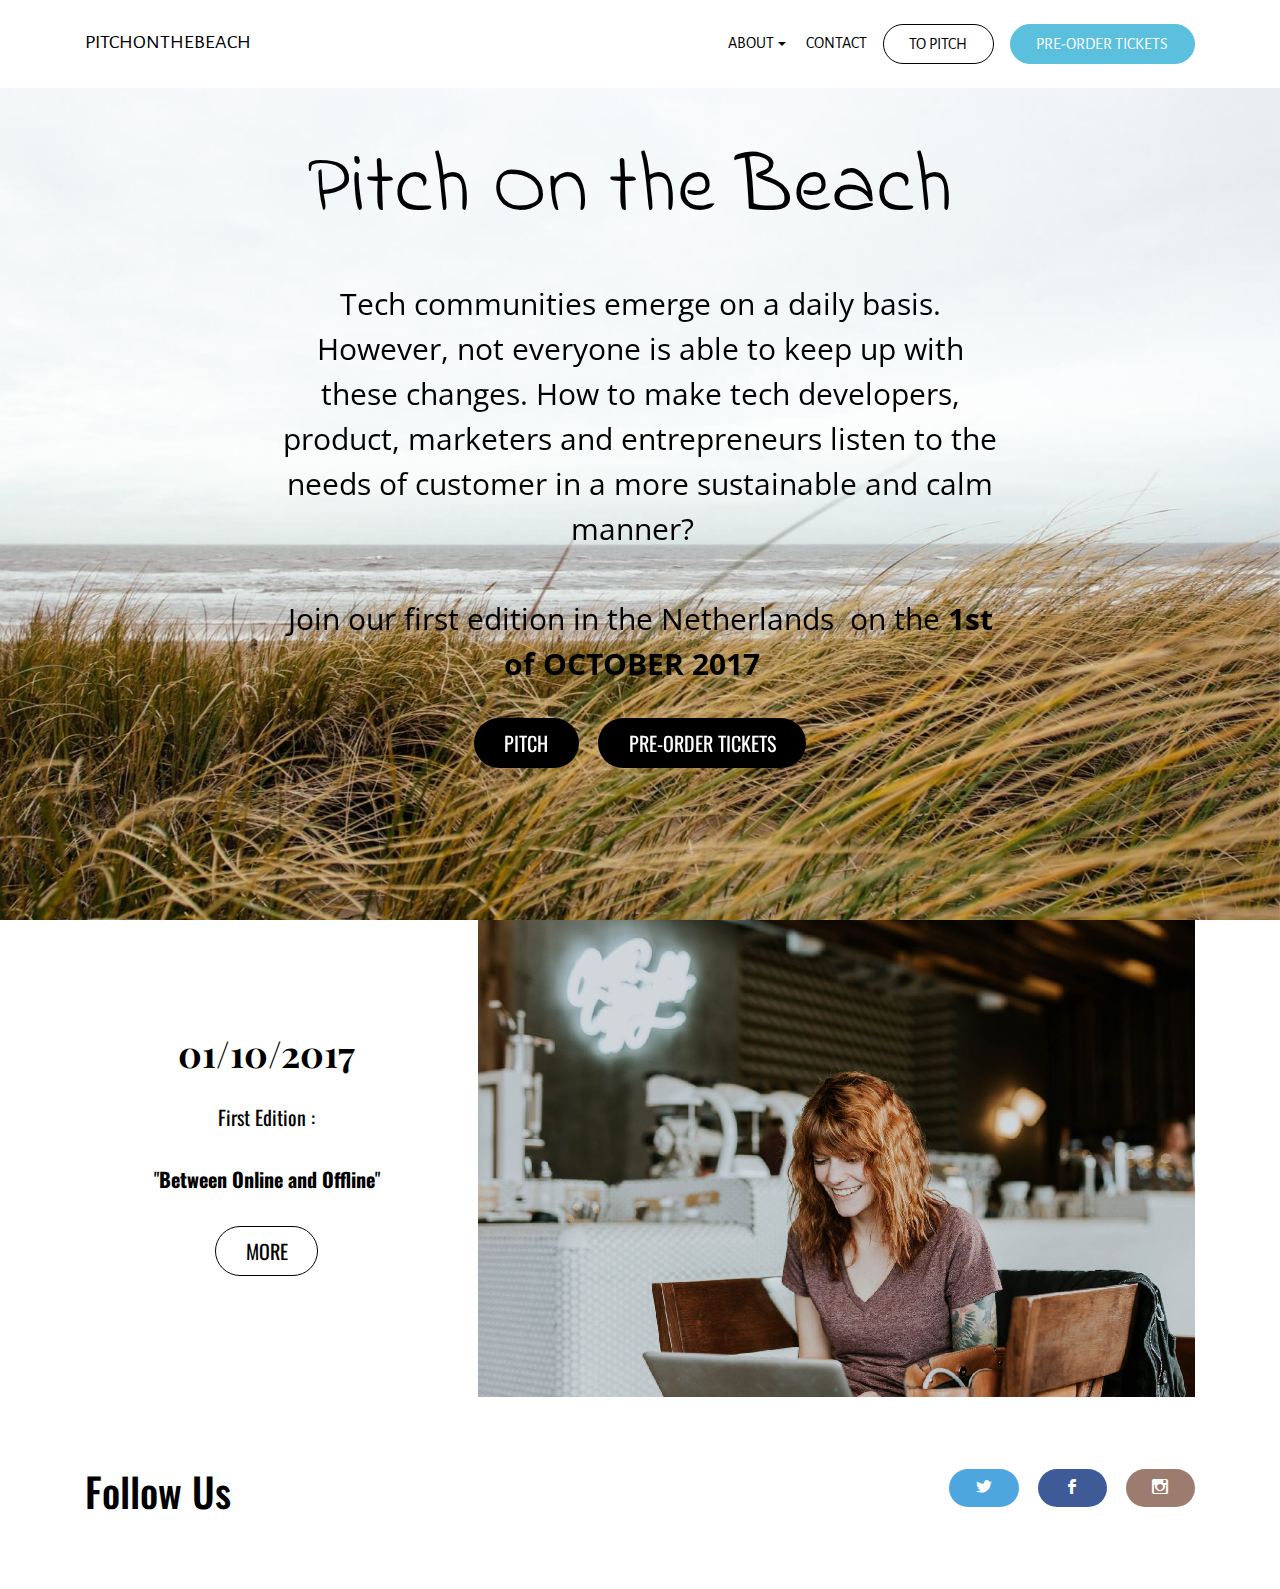
==== index.html @ 1ec19a8d "create github pages" ====
<!DOCTYPE html>
<html>
<head>
  <!-- Site made with Mobirise Website Builder v3.12.1, https://mobirise.com -->
  <meta charset="UTF-8">
  <meta http-equiv="X-UA-Compatible" content="IE=edge">
  <meta name="generator" content="Mobirise v3.12.1, mobirise.com">
  <meta name="viewport" content="width=device-width, initial-scale=1">
  <link rel="shortcut icon" href="assets/images/logo.png" type="image/x-icon">
  <meta name="description" content="">
  
  <link rel="stylesheet" href="https://fonts.googleapis.com/css?family=Playfair+Display:400,700&subset=latin,cyrillic">
  <link rel="stylesheet" href="https://fonts.googleapis.com/css?family=Alegreya+Sans:400,700&subset=latin,vietnamese,latin-ext">
  <link rel="stylesheet" href="assets/tether/tether.min.css">
  <link rel="stylesheet" href="assets/bootstrap/css/bootstrap.min.css">
  <link rel="stylesheet" href="assets/socicon/css/socicon.min.css">
  <link rel="stylesheet" href="assets/puritym/css/style.css">
  <link rel="stylesheet" href="assets/dropdown-menu/style.light.css">
  <link rel="stylesheet" href="assets/mobirise/css/mbr-additional.css" type="text/css">
  
  
  
</head>
<body>

<!-- Google Analytics -->
<script>
  (function(i,s,o,g,r,a,m){i['GoogleAnalyticsObject']=r;i[r]=i[r]||function(){
  (i[r].q=i[r].q||[]).push(arguments)},i[r].l=1*new Date();a=s.createElement(o),
  m=s.getElementsByTagName(o)[0];a.async=1;a.src=g;m.parentNode.insertBefore(a,m)
  })(window,document,'script','https://www.google-analytics.com/analytics.js','ga');

  ga('create', 'UA-100871362-1', 'auto');
  ga('send', 'pageview');

</script>
<!-- /Google Analytics -->


<section id="dropdown-menu-2btn-e">

    <nav class="navbar navbar-dropdown navbar-fixed-top">

        <div class="container">

            <div class="navbar-brand">
                
                <a class="text-black" href="https://pitchonthebeach.com">PITCHONTHEBEACH</a>
            </div>

            <button class="navbar-toggler pull-xs-right hidden-md-up" type="button" data-toggle="collapse" data-target="#exCollapsingNavbar">
                <div class="hamburger-icon"></div>
            </button>

            <ul class="nav-dropdown collapse pull-xs-right navbar-toggleable-sm nav navbar-nav" id="exCollapsingNavbar"><li class="nav-item dropdown open"><a class="nav-link link dropdown-toggle" data-toggle="dropdown-submenu" href="https://mobirise.com/" aria-expanded="true">ABOUT</a><div class="dropdown-menu"><a class="dropdown-item" href="https://mobirise.com/">The team</a><a class="dropdown-item" href="Location">Location</a><a class="dropdown-item" href="https://mobirise.com/">Sponsors</a></div></li><li class="nav-item"><a class="nav-link link" href="Contact us">CONTACT</a></li><li class="nav-item nav-btn"><a class="nav-link btn btn-black btn-black-outline" href="Sign up">TO PITCH</a></li><li class="nav-item nav-btn"><a class="nav-link btn btn-info" href="Pre order tickets">PRE-ORDER TICKETS</a></li></ul>

        </div>

    </nav>

</section>

<section class="mbr-section mbr-section-full mbr-parallax-background mbr-after-navbar" id="header1-b" style="background-image: url(assets/images/photo-1.jpg);">
    <div class="mbr-table-cell">
        
        <div class="container">
            <div class="row">
                <div class="col-md-8 col-md-offset-2 text-xs-center">

                    <h1 class="mbr-section-title display-1">Pitch On the Beach&nbsp;<br></h1>
                    <p class="lead">Tech communities emerge on a daily basis. However, not everyone is able to keep up with these changes. How to make tech developers, product, marketers and entrepreneurs listen to the needs of customer in a more sustainable and calm manner? &nbsp;<br> <br>Join our first edition in the Netherlands&nbsp; on the <strong>1st of</strong> <strong>OCTOBER</strong> <strong>2017 &nbsp;</strong><br></p>
                    <div class="mbr-buttons--center">  <a class="btn btn-lg btn-black" href="Sign up">PITCH</a> <a class="btn btn-lg btn-black" href="Pre order tickets">PRE-ORDER TICKETS</a></div>
                </div>
            </div>
        </div>
        <a class="mbr-arrow" href="#msg-box4-o"><i class="fa fa-angle-down"></i></a>
    </div>
</section>

<section class="mbr-section mbr-section-nopadding" id="msg-box4-o" style="background-color: rgb(255, 255, 255); padding-top: 0rem; padding-bottom: 0rem;">
    
    <div class="container">
        <div class="row">
            
            <div class="col-xs-12 col-lg-3 mbr-inner-padding text-xs-center mbr-table-cell-lg">
                <h3 class="mbr-section-title display-4"><strong>01/10/2017</strong></h3>
                
                <div class="lead"><p>First Edition : </p><p>"<strong>Between Online and Offline</strong>"</p></div>
                <div><a class="btn btn-lg btn-secondary-outline" href="Location">MORE</a></div>
            </div>
            <div class="col-xs-12 col-lg-9 mbr-table-cell-lg image-size" style="width: 50%;">
                <div class="mbr-figure"><img src="assets/images/mbr-1400x933.jpg"></div>
            </div>
        </div>
    </div>
</section>

<section class="mbr-section mbr-section-small" id="social-buttons2-h" style="background-color: rgb(255, 255, 255); padding-top: 4.5rem; padding-bottom: 1.5rem;">
    

    <div class="container">
        <div class="row">
            <div class="col-sm-4">
                <h2 class="mbr-section-title h1">Follow Us<br><br></h2>
            </div>
            <div class="col-sm-8 text-xs-right"><a class="btn btn-social socicon-bg-twitter" title="Twitter" target="_blank" href="https://twitter.com/pitchonthebeach"><i class="socicon socicon-twitter"></i></a> <a class="btn btn-social socicon-bg-facebook" title="Facebook" target="_blank" href="https://www.facebook.com/Pitch-on-the-beach-1903016346578477/"><i class="socicon socicon-facebook"></i></a>   <a class="btn btn-social socicon-bg-instagram" title="Instagram" target="_blank" href="https://instagram.com/mobirise/"><i class="socicon socicon-instagram"></i></a>    </div>
        </div>
    </div>
</section>


  <script src="assets/web/assets/jquery/jquery.min.js"></script>
  <script src="assets/tether/tether.min.js"></script>
  <script src="assets/bootstrap/js/bootstrap.min.js"></script>
  <script src="assets/smooth-scroll/SmoothScroll.js"></script>
  <script src="assets/jarallax/jarallax.js"></script>
  <script src="assets/puritym/js/script.js"></script>
  <script src="assets/dropdown-menu/script.js"></script>
  
  
</body>
</html>
---- assets/socicon/css/socicon.min.css ----
@font-face{font-family:'socicon';src:url('../fonts/socicon.eot');src:url('../fonts/socicon.eot?#iefix') format('embedded-opentype'),url('../fonts/socicon.woff') format('woff'),url('../fonts/socicon.woff2') format('woff2'),url('../fonts/socicon.ttf') format('truetype'),url('../fonts/socicon.svg#sociconregular') format('svg');font-weight:normal;font-style:normal}.socicon{position:relative;top:1px;display:inline-block;font-family:'socicon';font-style:normal;font-weight:normal;line-height:1;text-transform:none !important;-webkit-font-smoothing:antialiased;-moz-osx-font-smoothing:grayscale}.socicon-twitter:before{content:"a"}.socicon-facebook:before{content:"b"}.socicon-google:before{content:"c"}.socicon-pinterest:before{content:"d"}.socicon-foursquare:before{content:"e"}.socicon-yahoo:before{content:"f"}.socicon-skype:before{content:"g"}.socicon-yelp:before{content:"h"}.socicon-feedburner:before{content:"i"}.socicon-linkedin:before{content:"j"}.socicon-viadeo:before{content:"k"}.socicon-xing:before{content:"l"}.socicon-myspace:before{content:"m"}.socicon-soundcloud:before{content:"n"}.socicon-spotify:before{content:"o"}.socicon-grooveshark:before{content:"p"}.socicon-lastfm:before{content:"q"}.socicon-youtube:before{content:"r"}.socicon-vimeo:before{content:"s"}.socicon-dailymotion:before{content:"t"}.socicon-vine:before{content:"u"}.socicon-flickr:before{content:"v"}.socicon-500px:before{content:"w"}.socicon-instagram:before{content:"x"}.socicon-wordpress:before{content:"y"}.socicon-tumblr:before{content:"z"}.socicon-blogger:before{content:"A"}.socicon-technorati:before{content:"B"}.socicon-reddit:before{content:"C"}.socicon-dribbble:before{content:"D"}.socicon-stumbleupon:before{content:"E"}.socicon-digg:before{content:"F"}.socicon-envato:before{content:"G"}.socicon-behance:before{content:"H"}.socicon-delicious:before{content:"I"}.socicon-deviantart:before{content:"J"}.socicon-forrst:before{content:"K"}.socicon-play:before{content:"L"}.socicon-zerply:before{content:"M"}.socicon-wikipedia:before{content:"N"}.socicon-apple:before{content:"O"}.socicon-flattr:before{content:"P"}.socicon-github:before{content:"Q"}.socicon-chimein:before{content:"R"}.socicon-friendfeed:before{content:"S"}.socicon-newsvine:before{content:"T"}.socicon-identica:before{content:"U"}.socicon-bebo:before{content:"V"}.socicon-zynga:before{content:"W"}.socicon-steam:before{content:"X"}.socicon-xbox:before{content:"Y"}.socicon-windows:before{content:"Z"}.socicon-outlook:before{content:"1"}.socicon-coderwall:before{content:"2"}.socicon-tripadvisor:before{content:"3"}.socicon-appnet:before{content:"4"}.socicon-goodreads:before{content:"5"}.socicon-tripit:before{content:"6"}.socicon-lanyrd:before{content:"7"}.socicon-slideshare:before{content:"8"}.socicon-buffer:before{content:"9"}.socicon-rss:before{content:","}.socicon-vkontakte:before{content:";"}.socicon-disqus:before{content:":"}.socicon-houzz:before{content:"+"}.socicon-mail:before{content:"@"}.socicon-patreon:before{content:"="}.socicon-paypal:before{content:"-"}.socicon-playstation:before{content:"^"}.socicon-smugmug:before{content:"¨"}.socicon-swarm:before{content:"$"}.socicon-triplej:before{content:"*"}.socicon-yammer:before{content:"&"}.socicon-stackoverflow:before{content:"("}.socicon-drupal:before{content:"#"}.socicon-odnoklassniki:before{content:"."}.socicon-android:before{content:"_"}.socicon-meetup:before{content:"]"}.socicon-persona:before{content:")"}.socicon-amazon:before{content:"£"}.socicon-ello:before{content:"'"}.socicon-mixcloud:before{content:"\""}.socicon-8tracks:before{content:"}"}.socicon-twitch:before{content:"{"}.socicon-bg-twitter{background:#4da7de}.socicon-bg-twitter:hover{background:#4da7de !important}.socicon-bg-facebook{background:#3e5b98}.socicon-bg-facebook:hover{background:#3e5b98 !important}.socicon-bg-google{background:#d93e2d}.socicon-bg-google:hover{background:#d93e2d !important}.socicon-bg-pinterest{background:#c92619}.socicon-bg-pinterest:hover{background:#c92619 !important}.socicon-bg-foursquare{background:#f94877}.socicon-bg-foursquare:hover{background:#f94877 !important}.socicon-bg-yahoo{background:#6e2a85}.socicon-bg-yahoo:hover{background:#6e2a85 !important}.socicon-bg-skype{background:#28abe3}.socicon-bg-skype:hover{background:#28abe3 !important}.socicon-bg-yelp{background:#c83218}.socicon-bg-yelp:hover{background:#c83218 !important}.socicon-bg-feedburner{background:#fc0}.socicon-bg-feedburner:hover{background:#fc0 !important}.socicon-bg-linkedin{background:#3371b7}.socicon-bg-linkedin:hover{background:#3371b7 !important}.socicon-bg-viadeo{background:#e4a000}.socicon-bg-viadeo:hover{background:#e4a000 !important}.socicon-bg-xing{background:#005a60}.socicon-bg-xing:hover{background:#005a60 !important}.socicon-bg-myspace{background:#323232}.socicon-bg-myspace:hover{background:#323232 !important}.socicon-bg-soundcloud{background:#fe3801}.socicon-bg-soundcloud:hover{background:#fe3801 !important}.socicon-bg-spotify{background:#7bb342}.socicon-bg-spotify:hover{background:#7bb342 !important}.socicon-bg-grooveshark{background:#000}.socicon-bg-grooveshark:hover{background:#000 !important}.socicon-bg-lastfm{background:#d41316}.socicon-bg-lastfm:hover{background:#d41316 !important}.socicon-bg-youtube{background:#e02a20}.socicon-bg-youtube:hover{background:#e02a20 !important}.socicon-bg-vimeo{background:#51b5e7}.socicon-bg-vimeo:hover{background:#51b5e7 !important}.socicon-bg-dailymotion{background:#004e72}.socicon-bg-dailymotion:hover{background:#004e72 !important}.socicon-bg-vine{background:#00b389}.socicon-bg-vine:hover{background:#00b389 !important}.socicon-bg-flickr{background:#1e1e1b}.socicon-bg-flickr:hover{background:#1e1e1b !important}.socicon-bg-500px{background:#58a9de}.socicon-bg-500px:hover{background:#58a9de !important}.socicon-bg-instagram{background:#9c7c6e}.socicon-bg-instagram:hover{background:#9c7c6e !important}.socicon-bg-wordpress{background:#464646}.socicon-bg-wordpress:hover{background:#464646 !important}.socicon-bg-tumblr{background:#45556c}.socicon-bg-tumblr:hover{background:#45556c !important}.socicon-bg-blogger{background:#ec661c}.socicon-bg-blogger:hover{background:#ec661c !important}.socicon-bg-technorati{background:#5cb030}.socicon-bg-technorati:hover{background:#5cb030 !important}.socicon-bg-reddit{background:#e74a1e}.socicon-bg-reddit:hover{background:#e74a1e !important}.socicon-bg-dribbble{background:#e84d88}.socicon-bg-dribbble:hover{background:#e84d88 !important}.socicon-bg-stumbleupon{background:#e64011}.socicon-bg-stumbleupon:hover{background:#e64011 !important}.socicon-bg-digg{background:#1d1d1b}.socicon-bg-digg:hover{background:#1d1d1b !important}.socicon-bg-envato{background:#597c3a}.socicon-bg-envato:hover{background:#597c3a !important}.socicon-bg-behance{background:#000}.socicon-bg-behance:hover{background:#000 !important}.socicon-bg-delicious{background:#020202}.socicon-bg-delicious:hover{background:#020202 !important}.socicon-bg-deviantart{background:#c5d200}.socicon-bg-deviantart:hover{background:#c5d200 !important}.socicon-bg-forrst{background:#5b9a68}.socicon-bg-forrst:hover{background:#5b9a68 !important}.socicon-bg-play{background:#000}.socicon-bg-play:hover{background:#000 !important}.socicon-bg-zerply{background:#9dbc7a}.socicon-bg-zerply:hover{background:#9dbc7a !important}.socicon-bg-wikipedia{background:#000}.socicon-bg-wikipedia:hover{background:#000 !important}.socicon-bg-apple{background:#b9bfc1}.socicon-bg-apple:hover{background:#b9bfc1 !important}.socicon-bg-flattr{background:#f67c1a}.socicon-bg-flattr:hover{background:#f67c1a !important}.socicon-bg-github{background:#221e1b}.socicon-bg-github:hover{background:#221e1b !important}.socicon-bg-chimein{background:#888688}.socicon-bg-chimein:hover{background:#888688 !important}.socicon-bg-friendfeed{background:#2f72c4}.socicon-bg-friendfeed:hover{background:#2f72c4 !important}.socicon-bg-newsvine{background:#075b2f}.socicon-bg-newsvine:hover{background:#075b2f !important}.socicon-bg-identica{background:#000}.socicon-bg-identica:hover{background:#000 !important}.socicon-bg-bebo{background:#ef1011}.socicon-bg-bebo:hover{background:#ef1011 !important}.socicon-bg-zynga{background:#dc0606}.socicon-bg-zynga:hover{background:#dc0606 !important}.socicon-bg-steam{background:#8f8d8a}.socicon-bg-steam:hover{background:#8f8d8a !important}.socicon-bg-xbox{background:#92c83e}.socicon-bg-xbox:hover{background:#92c83e !important}.socicon-bg-windows{background:#00bdf6}.socicon-bg-windows:hover{background:#00bdf6 !important}.socicon-bg-outlook{background:#0072c6}.socicon-bg-outlook:hover{background:#0072c6 !important}.socicon-bg-coderwall{background:#3e8dcc}.socicon-bg-coderwall:hover{background:#3e8dcc !important}.socicon-bg-tripadvisor{background:#000}.socicon-bg-tripadvisor:hover{background:#000 !important}.socicon-bg-appnet{background:#494949}.socicon-bg-appnet:hover{background:#494949 !important}.socicon-bg-goodreads{background:#463020}.socicon-bg-goodreads:hover{background:#463020 !important}.socicon-bg-tripit{background:#1982c3}.socicon-bg-tripit:hover{background:#1982c3 !important}.socicon-bg-lanyrd{background:#3c80c9}.socicon-bg-lanyrd:hover{background:#3c80c9 !important}.socicon-bg-slideshare{background:#4ba3a6}.socicon-bg-slideshare:hover{background:#4ba3a6 !important}.socicon-bg-buffer{background:#000}.socicon-bg-buffer:hover{background:#000 !important}.socicon-bg-rss{background:#f26109}.socicon-bg-rss:hover{background:#f26109 !important}.socicon-bg-vkontakte{background:#5a7fa6}.socicon-bg-vkontakte:hover{background:#5a7fa6 !important}.socicon-bg-disqus{background:#2e9fff}.socicon-bg-disqus:hover{background:#2e9fff !important}.socicon-bg-houzz{background:#7cc04b}.socicon-bg-houzz:hover{background:#7cc04b !important}.socicon-bg-mail{background:#000}.socicon-bg-mail:hover{background:#000 !important}.socicon-bg-patreon{background:#e44727}.socicon-bg-patreon:hover{background:#e44727 !important}.socicon-bg-paypal{background:#009cde}.socicon-bg-paypal:hover{background:#009cde !important}.socicon-bg-playstation{background:#000}.socicon-bg-playstation:hover{background:#000 !important}.socicon-bg-smugmug{background:#acfd32}.socicon-bg-smugmug:hover{background:#acfd32 !important}.socicon-bg-swarm{background:#fc9d3c}.socicon-bg-swarm:hover{background:#fc9d3c !important}.socicon-bg-triplej{background:#e53531}.socicon-bg-triplej:hover{background:#e53531 !important}.socicon-bg-yammer{background:#1175c4}.socicon-bg-yammer:hover{background:#1175c4 !important}.socicon-bg-stackoverflow{background:#fd9827}.socicon-bg-stackoverflow:hover{background:#fd9827 !important}.socicon-bg-drupal{background:#00598e}.socicon-bg-drupal:hover{background:#00598e !important}.socicon-bg-odnoklassniki{background:#f48420}.socicon-bg-odnoklassniki:hover{background:#f48420 !important}.socicon-bg-android{background:#8ec047}.socicon-bg-android:hover{background:#8ec047 !important}.socicon-bg-meetup{background:#e2373c}.socicon-bg-meetup:hover{background:#e2373c !important}.socicon-bg-persona{background:#e6753d}.socicon-bg-persona:hover{background:#e6753d !important}.socicon-bg-amazon{background:#f90}.socicon-bg-amazon:hover{background:#f90 !important}.socicon-bg-ello{background:#000}.socicon-bg-ello:hover{background:#000 !important}.socicon-bg-mixcloud{background:#314359}.socicon-bg-mixcloud:hover{background:#314359 !important}.socicon-bg-8tracks{background:#122c4b}.socicon-bg-8tracks:hover{background:#122c4b !important}.socicon-bg-twitch{background:#6441a5}.socicon-bg-twitch:hover{background:#6441a5 !important}
---- assets/puritym/css/style.css ----
/**
 * BOOTSTRAP CUSTOM
 */
.container {
  position: relative; }

.btn {
  margin-bottom: 0.5rem; }
  .btn + .btn {
    margin-left: 1rem; }

.btn-white {
  background: #fff;
  color: inherit; }

.btn-black {
  background: #000;
  color: #fff; }

.btn-social,
.btn-social:hover,
.btn-social:active,
.btn-social:focus {
  color: #fff; }

.display-1 {
  font-size: 4.3rem;
  margin-top: 3.9rem;
  margin-bottom: 2.8rem; }

.display-2 {
  font-size: 3.5rem;
  margin-top: 3.5rem;
  margin-bottom: 2.5rem; }

.display-3 {
  font-size: 2.8rem;
  margin-top: 3.2rem;
  margin-bottom: 2rem; }

.display-4 {
  font-size: 2.3rem;
  margin-top: 2.3rem;
  margin-bottom: 1.8rem; }

p.lead,
.lead p {
  margin-bottom: 2rem; }

.card .card-img-top {
  width: 100%; }

.card-block {
  background-color: #fff; }

@media (min-width: 768px) {
  .col-md-4:nth-of-type(3n+1) {
    clear: left; } }
@media (min-width: 544px) and (max-width: 767px) {
  .col-md-4:nth-of-type(odd) {
    clear: left; } }
.row.no-gutter {
  margin-left: 0;
  margin-right: 0; }

.row.no-gutter > [class*=col-]:not(:first-child),
.row.no-gutter > [class*=col-]:not(:last-child) {
  padding-right: 0;
  padding-left: 0; }

blockquote {
  padding: .5rem 1rem;
  margin: 0 0 1rem;
  margin-bottom: 1rem;
  font-size: 1.25rem;
  border-left: .25rem solid #f1c050; }

/**
 * TYPOGRAPHY
 */
body {
  font-family: "Alegreya Sans", sans-serif; }

h1, h2, h3, h4, h5, h6,
.h1, .h2, .h3, .h4, .h5, .h6,
.display-1, .display-2, .display-3, .display-4 {
  font-family: "Playfair Display", sans-serif; }

/**
 * MAPS
 */
@-webkit-keyframes mapCircleLoading {
  from {
    -webkit-transform: rotate(0deg); }
  to {
    -webkit-transform: rotate(359deg); } }
@keyframes mapCircleLoading {
  from {
    transform: rotate(0deg); }
  to {
    transform: rotate(359deg); } }
.mbr-map {
  position: relative; }
  .mbr-map iframe {
    height: 100%;
    width: 100%; }
  .mbr-map [data-state-details] {
    color: #6b6763;
    font-family: "Alegreya Sans", sans-serif;
    font-size: 1.25rem;
    height: 1.5em;
    margin-top: -0.75em;
    padding-left: 20px;
    padding-right: 20px;
    position: absolute;
    text-align: center;
    top: 50%;
    width: 100%; }
  .mbr-map[data-state] {
    background: #e9e5dc; }
  .mbr-map[data-state="loading"] [data-state-details] {
    display: none; }
  .mbr-map[data-state="loading"]::after {
    content: "";
    -webkit-animation: mapCircleLoading .6s infinite linear;
    animation: mapCircleLoading .6s infinite linear;
    border-radius: 50%;
    border: 6px rgba(255, 255, 255, 0.35) solid;
    border-top-color: #fff;
    height: 40px;
    left: 50%;
    margin-left: -20px;
    margin-top: -20px;
    position: absolute;
    top: 50%;
    width: 40px; }

/**
 * SECTIONS
 */
.mbr-section {
  position: relative;
  padding-top: 9rem;
  padding-bottom: 9rem;
  background-position: 50% 50%;
  background-repeat: no-repeat;
  background-size: cover; }

.mbr-section-full {
  display: table;
  width: 100%;
  height: 100vh;
  padding-top: 0;
  padding-bottom: 0; }

.mbr-section-small {
  padding-top: 4.5rem;
  padding-bottom: 4.5rem; }

.mbr-section-nopadding {
  padding-top: 0;
  padding-bottom: 0; }

.mbr-section-title {
  margin-top: 0; }

.mbr-table {
  display: table; }

.mbr-table-cell {
  position: relative;
  display: table-cell;
  vertical-align: middle;
  padding-top: 9rem;
  padding-bottom: 9rem; }

.mbr-table-cell-lg {
  position: relative;
  display: table-cell;
  vertical-align: middle;
  padding-top: 0;
  padding-bottom: 0;
  float: none; }

@media (max-width: 991px) {
  .mbr-table-cell-lg {
    display: block; } }
.mbr-inner-padding {
  padding: 4rem; }

/* footer */
.mbr-footer {
  color: #fff; }
  .mbr-footer .mbr-map,
  .mbr-footer .mbr-google-map {
    height: 300px; }
  .mbr-footer .form-control {
    color: #fff;
    background-color: #26272c;
    border-color: #1b1c20; }
  .mbr-footer ul {
    list-style-type: none;
    padding: 0; }
    .mbr-footer ul li {
      position: relative;
      padding-left: 1.2rem; }
      .mbr-footer ul li:before {
        content: '';
        position: absolute;
        margin-left: -1.2rem;
        width: 10px;
        height: 1px;
        top: 50%;
        background-color: #fff; }

footer.mbr-footer {
  padding-top: 3rem;
  padding-bottom: 2rem; }

/**
 * NAVBAR
 */
.mbr-navbar {
  position: absolute;
  top: 0;
  right: 0;
  left: 0;
  padding: 1.5rem 1rem;
  background-color: #fff;
  z-index: 1030; }
  .mbr-navbar.navbar-fixed-top {
    position: fixed; }
  .mbr-navbar.navbar-transparent {
    background-color: transparent; }
  .mbr-navbar .navbar-logo {
    margin-right: 1.5rem;
    float: left; }
  .mbr-navbar .navbar-logo,
  .mbr-navbar .navbar-logo img {
    height: 37px; }
  .mbr-navbar .navbar-brand {
    margin-right: 1.5rem; }
  .mbr-navbar .navbar-divider,
  .mbr-navbar .navbar-nav .nav-item + .nav-item,
  .mbr-navbar .navbar-nav .nav-link + .nav-link {
    margin-left: 1rem; }
  .mbr-navbar .navbar-nav + .navbar-nav {
    margin-right: 20px; }

.mbr-navbar .hamburger-icon, .navbar-dropdown .hamburger-icon {
  content: "";
  width: 16px;
  -webkit-box-shadow: 0 -6px 0 1px,0 0 0 1px,0 6px 0 1px;
  -moz-box-shadow: 0 -6px 0 1px,0 0 0 1px,0 6px 0 1px;
  box-shadow: 0 -6px 0 1px,0 0 0 1px,0 6px 0 1px; }

/**
 * HELPERS
 */
/* Colors */
.text-white {
  color: #fff !important; }

.text-black {
  color: #000 !important; }

/**
 * Mobirise Classes
 */
.mbr-after-navbar:before {
  content: "";
  display: block;
  height: 54px; }

.mbr-section__container--first {
  padding-bottom: 1rem; }

.mbr-section__container--middle {
  padding-top: 1rem;
  padding-bottom: 1rem; }

.mbr-section__container--last {
  padding-top: 1rem; }

.mbr-overlay,
.mbr-background-video,
.mbr-background-video-preview {
  position: absolute;
  bottom: 0;
  left: 0;
  right: 0;
  top: 0; }

.mbr-overlay {
  background-color: #fff;
  opacity: 0.5;
  z-index: 1; }
  .mbr-overlay ~ * {
    z-index: 2; }

.mbr-background-video-preview {
  z-index: 0 !important; }

.mbr-figure {
  display: block;
  overflow: hidden;
  position: relative;
  width: 100%;
  margin: 0; }
  .mbr-figure img, .mbr-figure iframe {
    display: block;
    width: 100%; }
  .mbr-figure .mbr-figure-caption {
    width: 100%;
    padding: 1.5rem 0;
    background-color: #FFF8E0; }
  .mbr-figure .mbr-figure-caption-over {
    position: absolute;
    bottom: 0;
    background-color: rgba(255, 255, 255, 0.5); }

.mbr-map,
.mbr-google-map {
  height: 400px; }

.mbr-arrow {
  position: absolute;
  text-align: center;
  font-size: 35px;
  bottom: 71px;
  left: 50%;
  width: 30px;
  margin-left: -15px;
  line-height: 1px;
  padding: 0 20px;
  -webkit-animation: floating-arrow 1.6s infinite ease-in-out 0s;
  -o-animation: floating-arrow 1.6s infinite ease-in-out 0s;
  animation: floating-arrow 1.6s infinite ease-in-out 0s; }
  .mbr-arrow, .mbr-arrow:hover, .mbr-arrow:focus {
    color: inherit; }

@-webkit-keyframes floating-arrow {
  from {
    -webkit-transform: translateY(0);
    transform: translateY(0); }
  65% {
    -webkit-transform: translateY(11px);
    transform: translateY(11px); }
  to {
    -webkit-transform: translateY(0);
    transform: translateY(0); } }
@-o-keyframes floating-arrow {
  from {
    -webkit-transform: translateY(0);
    transform: translateY(0); }
  65% {
    -webkit-transform: translateY(11px);
    transform: translateY(11px); }
  to {
    -webkit-transform: translateY(0);
    transform: translateY(0); } }
@keyframes floating-arrow {
  from {
    -webkit-transform: translateY(0);
    transform: translateY(0); }
  65% {
    -webkit-transform: translateY(11px);
    transform: translateY(11px); }
  to {
    -webkit-transform: translateY(0);
    transform: translateY(0); } }
@media (max-width: 767px) {
  .mbr-arrow {
    bottom: 41px; } }
@media (max-width: 320px) {
  .mbr-arrow {
    bottom: 21px;
    text-align: center; } }
@media all and (device-width: 320px) and (device-height: 568px) and (orientation: portrait) {
  .mbr-arrow {
    bottom: 31px; } }
/*-------

   Slider

-------*/
.mbr-slider .carousel-inner > .active,
.mbr-slider .carousel-inner > .next,
.mbr-slider .carousel-inner > .prev {
  display: table; }

.mbr-slider .carousel-control {
  background-image: none;
  width: 54px;
  height: 54px;
  top: 50%;
  margin-top: -27px;
  line-height: 54px;
  border-radius: 27px;
  color: inherit;
  background: #fff;
  border: 1px solid #000;
  opacity: 1;
  text-shadow: none;
  z-index: 5;
  -webkit-transition: all 0.2s ease-in-out 0s;
  -o-transition: all 0.2s ease-in-out 0s;
  transition: all 0.2s ease-in-out 0s; }

.mbr-slider .carousel-control .icon-next,
.mbr-slider .carousel-control .icon-prev {
  margin-top: -18px;
  font-size: 30px; }

.mbr-slider .carousel-control.left {
  margin-left: 2rem; }

.mbr-slider .carousel-control.right {
  margin-right: 2rem; }

.mbr-slider .carousel-control:hover {
  background: #000;
  color: #fff; }

.mbr-slider .carousel-indicators {
  bottom: 0; }

.mbr-slider .carousel-indicators li,
.mbr-slider .carousel-indicators .active {
  width: 15px;
  height: 15px;
  margin: 3px;
  border: 1px solid #000; }

.mbr-slider .carousel-indicators .active {
  background-color: #000; }

.mbr-slider .mbr-overlay {
  z-index: 0; }

@media (max-width: 767px) {
  .mbr-slider .carousel-control {
    top: auto;
    bottom: 20px; }

  .mbr-slider > .container .carousel-control {
    margin-bottom: 0px; } }
/* boxed slider */
.mbr-slider > .boxed-slider {
  position: relative;
  padding: 93px 0; }

.mbr-slider > .boxed-slider > div {
  position: relative; }

.mbr-slider > .container img {
  width: 100%; }

.mbr-slider > .container img + .row {
  position: absolute;
  top: 50%;
  left: 0;
  right: 0;
  -webkit-transform: translateY(-50%);
  -moz-transform: translateY(-50%);
  transform: translateY(-50%); }

.mbr-slider .mbr-section {
  padding: 0;
  background-attachment: scroll; }

.mbr-slider .mbr-table-cell {
  padding: 0; }

.mbr-slider > .container .carousel-indicators {
  margin-bottom: 3px; }

/* article slider */
.mbr-slider > .article-slider .mbr-section,
.mbr-slider > .article-slider .mbr-section .mbr-table-cell {
  padding-top: 0;
  padding-bottom: 0; }

/*-------

   Gallery

-------*/
.mbr-gallery .mbr-gallery-item {
  position: relative;
  display: inline-block;
  width: 25%; }
  @media (max-width: 768px) {
    .mbr-gallery .mbr-gallery-item {
      width: 50%; } }
  @media (max-width: 400px) {
    .mbr-gallery .mbr-gallery-item {
      width: 100%; } }

.mbr-gallery .mbr-gallery-item > a {
  position: relative;
  display: block;
  background: #fff;
  outline: none; }

.mbr-gallery .mbr-gallery-item img {
  width: 100%;
  opacity: 1;
  -webkit-transition: .2s opacity ease-in-out;
  transition: .2s opacity ease-in-out; }

.mbr-gallery .mbr-gallery-item > a:hover img {
  opacity: 0.9; }

.mbr-gallery .mbr-gallery-item .icon {
  position: absolute;
  font-size: 30px;
  top: 50%;
  left: 50%;
  color: #000;
  opacity: 0;
  -webkit-transform: translateX(-50%) translateY(-50%);
  transform: translateX(-50%) translateY(-50%);
  -webkit-transition: .2s opacity ease-in-out;
  transition: .2s opacity ease-in-out; }

.mbr-gallery .mbr-gallery-item > a:hover .icon {
  opacity: 1; }

/* remove spacing */
.mbr-gallery .mbr-gallery-row.no-gutter {
  margin: 0; }

.mbr-gallery .mbr-gallery-row.no-gutter .mbr-gallery-item {
  padding: 0; }

/* container */
.mbr-gallery .container.mbr-gallery-layout-default {
  padding: 93px 0; }

/* fix horizontal scrollbar */
.mbr-gallery .mbr-gallery-layout-default,
.mbr-gallery .mbr-gallery-layout-article {
  overflow: hidden; }

/* lightbox */
.mbr-gallery .modal {
  position: fixed;
  overflow: hidden;
  padding-right: 0 !important; }

.mbr-gallery .modal-body {
  padding: 0; }

.mbr-gallery .modal-body img {
  width: 100%; }

.mbr-gallery .modal .close {
  position: absolute;
  background-image: none;
  font-size: 20px;
  width: 54px;
  height: 54px;
  border-radius: 27px;
  color: #000;
  top: 2rem;
  right: 2rem;
  line-height: 54px;
  opacity: 1;
  border: 1px solid #000;
  text-align: center;
  text-shadow: none;
  z-index: 5;
  -webkit-transition: all 0.2s ease-in-out 0s;
  -o-transition: all 0.2s ease-in-out 0s;
  transition: all 0.2s ease-in-out 0s; }

.mbr-gallery .modal .close:hover {
  background: #000;
  color: #fff; }

/* modal back color opacity */
.modal-backdrop.in {
  opacity: 0.8;
  filter: alpha(opacity=80); }

@media (max-width: 768px) {
  .mbr-gallery .modal-dialog {
    margin: 10px auto; }

  .mbr-gallery .carousel-indicators,
  .mbr-gallery .carousel-control,
  .mbr-gallery .modal .close {
    position: fixed; } }
/* fix fade in effect */
.mbr-gallery .modal.fade .modal-dialog {
  margin-top: -100px;
  -webkit-transition: margin-top 0.3s ease-out;
  -moz-transition: margin-top 0.3s ease-out;
  -o-transition: margin-top 0.3s ease-out;
  transition: margin-top 0.3s ease-out; }

.mbr-gallery .modal.in .modal-dialog,
.mbr-gallery .modal.fade .modal-dialog {
  -webkit-transform: none;
  -ms-transform: none;
  -o-transform: none;
  transform: none; }

.mbr-gallery .modal.in .modal-dialog {
  margin-top: 30px; }

/* iconfont default styling */
/* for buttons */
.mbr-iconfont.mbr-iconfont-btn,
.mbr-buttons__btn .mbr-iconfont {
  padding-right: 0.3em;
  font-size: 1.5em;
  line-height: 0.5em;
  vertical-align: text-bottom;
  position: relative;
  top: -0.1em;
  text-decoration: none; }

/* menu links */
.mbr-iconfont.mbr-iconfont-btn-parent,
.mbr-buttons__link .mbr-iconfont {
  padding-right: 0.3em;
  font-size: 1.3em;
  top: -0.2em;
  position: relative;
  vertical-align: middle; }

/* msg-box4 */
.mbr-iconfont.mbr-iconfont-msg-box4,
.mbr-iconfont.mbr-iconfont-msg-box5 {
  font-size: 357px;
  text-decoration: none;
  color: #000; }

/*menu logo */
.mbr-iconfont.mbr-iconfont-menu,
.mbr-iconfont.mbr-iconfont-ext__menu {
  font-size: 37px;
  text-decoration: none;
  color: rgba(0, 0, 0, 0.8); }

/* contacts1 */
.mbr-iconfont.mbr-iconfont-contacts1 {
  font-size: 119px;
  text-decoration: none;
  color: #9C9C9C; }

.mbr-iconfont.mbr-iconfont-features1 {
  font-size: 140px;
  text-decoration: none;
  text-align: center;
  display: block;
  margin-top: 0.2em; }

/*image-resize*/
.image-size .mbr-figure {
  text-align: center; }

@media (max-width: 991px) {
  .image-size {
    width: 100% !important; }
    .image-size .mbr-iconfont {
      font-size: 260px !important; } }

/*# sourceMappingURL=style.css.map */
.engine {
	position: absolute;
	text-indent: -2400px;
	text-align: center;
	padding: 0;
	top: 0;
	left: -2400px;
}
---- assets/dropdown-menu/style.light.css ----
.navbar-dropdown-open{overflow:hidden!important}.navbar-dropdown-open .navbar-dropdown.opened{bottom:0;left:0;overflow-y:scroll;position:fixed;right:0;top:0;transition:none}.navbar-dropdown{left:0;padding-top:1.5rem;padding-bottom:1.5rem;position:absolute;right:0;top:0;transition:all 0.25s ease;z-index:1030}.navbar-dropdown .navbar-brand,.navbar-dropdown .navbar-toggler{position:relative;z-index:995}.navbar-dropdown.bg-color.transparent{background:none!important}.navbar-dropdown.navbar-fixed-top{position:fixed}.navbar-dropdown .navbar-brand{line-height:0;margin-right:1.5rem;padding:0}.navbar-dropdown .navbar-brand a{line-height:2.35rem;vertical-align:middle}.navbar-dropdown .navbar-brand a,.navbar-dropdown .navbar-brand a:hover{text-decoration:none}.navbar-dropdown .navbar-brand .navbar-logo,.navbar-dropdown .navbar-brand .navbar-logo a{line-height:0;vertical-align:baseline}.navbar-dropdown .navbar-logo{margin-right:0.5rem}.navbar-dropdown .navbar-logo img{display:inline;height:2.35rem}@media (max-width:543px){.navbar-dropdown .navbar-toggleable-xs{padding-top:0.425rem}.navbar-dropdown .navbar-toggleable-xs .btn{margin-bottom:0.425rem;margin-top:0.425rem}.navbar-dropdown .navbar-toggleable-xs .dropdown-menu{padding-bottom:0.425rem}.navbar-dropdown .navbar-toggleable-xs .dropdown-menu .dropdown-menu{padding-bottom:0}}@media (max-width:767px){.navbar-dropdown .navbar-toggleable-sm{padding-top:0.425rem}.navbar-dropdown .navbar-toggleable-sm .btn{margin-bottom:0.425rem;margin-top:0.425rem}.navbar-dropdown .navbar-toggleable-sm .dropdown-menu{padding-bottom:0.425rem}.navbar-dropdown .navbar-toggleable-sm .dropdown-menu .dropdown-menu{padding-bottom:0}}@media (max-width:991px){.navbar-dropdown .navbar-toggleable-md{padding-top:0.425rem}.navbar-dropdown .navbar-toggleable-md .btn{margin-bottom:0.425rem;margin-top:0.425rem}.navbar-dropdown .navbar-toggleable-md .dropdown-menu{padding-bottom:0.425rem}.navbar-dropdown .navbar-toggleable-md .dropdown-menu .dropdown-menu{padding-bottom:0}}@media (min-width:544px){.navbar-dropdown{border-radius:0}}.navbar-dropdown .btn{margin-bottom:0}.navbar-dropdown .btn-white-outline{color:#fff;background-image:none;background-color:transparent;border-color:#fff}.navbar-dropdown .btn-white-outline:focus,.navbar-dropdown .btn-white-outline.focus,.navbar-dropdown .btn-white-outline:active,.navbar-dropdown .btn-white-outline.active,.open > .navbar-dropdown .btn-white-outline.dropdown-toggle{color:#000;background-color:#fff;border-color:#fff}.navbar-dropdown .btn-white-outline:hover{color:#000;background-color:#fff;border-color:#fff}.navbar-dropdown .btn-white-outline.disabled:focus,.navbar-dropdown .btn-white-outline.disabled.focus,.navbar-dropdown .btn-white-outline:disabled:focus,.navbar-dropdown .btn-white-outline:disabled.focus{border-color:white}.navbar-dropdown .btn-white-outline.disabled:hover,.navbar-dropdown .btn-white-outline:disabled:hover{border-color:white}.navbar-dropdown .btn-black-outline{color:#000;background-image:none;background-color:transparent;border-color:#000}.navbar-dropdown .btn-black-outline:focus,.navbar-dropdown .btn-black-outline.focus,.navbar-dropdown .btn-black-outline:active,.navbar-dropdown .btn-black-outline.active,.open > .navbar-dropdown .btn-black-outline.dropdown-toggle{color:#fff;background-color:#000;border-color:#000}.navbar-dropdown .btn-black-outline:hover{color:#fff;background-color:#000;border-color:#000}.navbar-dropdown .btn-black-outline.disabled:focus,.navbar-dropdown .btn-black-outline.disabled.focus,.navbar-dropdown .btn-black-outline:disabled:focus,.navbar-dropdown .btn-black-outline:disabled.focus{border-color:#333}.navbar-dropdown .btn-black-outline.disabled:hover,.navbar-dropdown .btn-black-outline:disabled:hover{border-color:#333}.is-builder .navbar-dropdown .dropdown-toggle::after{vertical-align:baseline}.dropdown-menu.dropdown-submenu{left:100%;margin-left:-6px;margin-top:-6px;top:0}.dropdown-menu .dropdown-toggle[data-toggle="dropdown-submenu"]::after{border-bottom:0.3em solid transparent;border-left:0.3em solid;border-right:0;border-top:0.3em solid transparent;margin-left:0.3rem}.dropdown-menu .dropdown-toggle[data-toggle="dropdown-submenu"][aria-expanded="true"]{background-color:#f5f5f5}.dropdown-menu .dropdown-item:focus{outline:0}.nav-dropdown-sm{clear:left;float:none!important;position:relative;z-index:999}.nav-dropdown-sm .nav-item{float:none}.nav-dropdown-sm .nav-item + .nav-item{margin-left:0}.nav-dropdown-sm .nav-link,.nav-dropdown-sm .dropdown-item{position:relative}.nav-dropdown-sm .dropdown-toggle::after{position:absolute;right:0;top:50%;margin-top:-0.15em}.nav-dropdown-sm .dropdown-toggle[data-toggle="dropdown-submenu"]::after{margin-left:.25rem;border-top:0.3em solid;border-right:0.3em solid transparent;border-left:0.3em solid transparent;border-bottom:0}.nav-dropdown-sm .dropdown-toggle[data-toggle="dropdown-submenu"][aria-expanded="true"]::after{border-top:0;border-right:0.3em solid transparent;border-left:0.3em solid transparent;border-bottom:0.3em solid}.nav-dropdown-sm .dropdown-menu{margin:0;padding:0;position:relative;top:0;left:0;width:100%;border:0;float:none;border-radius:0;background:none;padding-left:20px}.nav-dropdown-sm .dropdown-item{padding-left:0}.nav-dropdown-sm .dropdown-item,.nav-dropdown-sm .dropdown-item:hover,.nav-dropdown-sm .dropdown-item:focus{background:none!important}
---- assets/mobirise/css/mbr-additional.css ----
@import url(https://fonts.googleapis.com/css?family=Indie+Flower);
@import url(https://fonts.googleapis.com/css?family=Open+Sans+Condensed:300,700);
@import url(https://fonts.googleapis.com/css?family=Oswald:400,300,700);








#header1-b H1 {
  font-family: 'Indie Flower', cursive;
  font-size: 84px;
  text-align: center;
}
#header1-b P {
  font-family: 'Open Sans Condensed', sans-serif;
  color: #000000;
  font-size: 30px;
}
#header1-b SPAN {
  font-size: 24px;
  font-family: 'Open Sans Condensed', sans-serif;
  color: #000000;
  text-align: center;
}
#header1-b .btn {
  font-family: 'Oswald', sans-serif;
}
#dropdown-menu-2btn-e .hide-buttons [data-button] {
  display: none !important;
}
#dropdown-menu-2btn-e .nav .link,
#dropdown-menu-2btn-e .dropdown-item {
  font-size: 1em;
  color: #000000;
}
#dropdown-menu-2btn-e .navbar,
#dropdown-menu-2btn-e .dropdown-menu {
  background: #ffffff;
}
#dropdown-menu-2btn-e .dropdown-menu .dropdown-toggle[aria-expanded="true"],
#dropdown-menu-2btn-e .dropdown-menu a:hover,
#dropdown-menu-2btn-e .dropdown-menu a:focus {
  background: #f5f5f5;
}
#dropdown-menu-2btn-e .navbar-toggler {
  color: #000000;
}
#msg-box4-o .lead {
  font-family: 'Oswald', sans-serif;
}
#msg-box4-o .btn {
  font-family: 'Oswald', sans-serif;
}
#msg-box4-o .mbr-section-title B {
  font-family: 'Oswald', sans-serif;
}
#social-buttons2-h .mbr-section-title {
  font-family: 'Oswald', sans-serif;
}

#form1-a .mbr-section-title {
  color: #ffffff;
  text-align: right;
  font-family: 'Oswald', sans-serif;
  font-size: 80px;
}
#dropdown-menu-2btn-f .hide-buttons [data-button] {
  display: none !important;
}
#dropdown-menu-2btn-f .nav .link,
#dropdown-menu-2btn-f .dropdown-item {
  font-size: 1em;
  color: #000000;
}
#dropdown-menu-2btn-f .navbar,
#dropdown-menu-2btn-f .dropdown-menu {
  background: #ffffff;
}
#dropdown-menu-2btn-f .dropdown-menu .dropdown-toggle[aria-expanded="true"],
#dropdown-menu-2btn-f .dropdown-menu a:hover,
#dropdown-menu-2btn-f .dropdown-menu a:focus {
  background: #f5f5f5;
}
#dropdown-menu-2btn-f .navbar-toggler {
  color: #000000;
}


#dropdown-menu-2btn-k .hide-buttons [data-button] {
  display: none !important;
}
#dropdown-menu-2btn-k .nav .link,
#dropdown-menu-2btn-k .dropdown-item {
  font-size: 1em;
  color: #000000;
}
#dropdown-menu-2btn-k .navbar,
#dropdown-menu-2btn-k .dropdown-menu {
  background: #ffffff;
}
#dropdown-menu-2btn-k .dropdown-menu .dropdown-toggle[aria-expanded="true"],
#dropdown-menu-2btn-k .dropdown-menu a:hover,
#dropdown-menu-2btn-k .dropdown-menu a:focus {
  background: #f5f5f5;
}
#dropdown-menu-2btn-k .navbar-toggler {
  color: #000000;
}
#msg-box4-p .mbr-section-title {
  font-family: 'Oswald', sans-serif;
}
#msg-box4-p .lead P {
  font-family: 'Oswald', sans-serif;
}
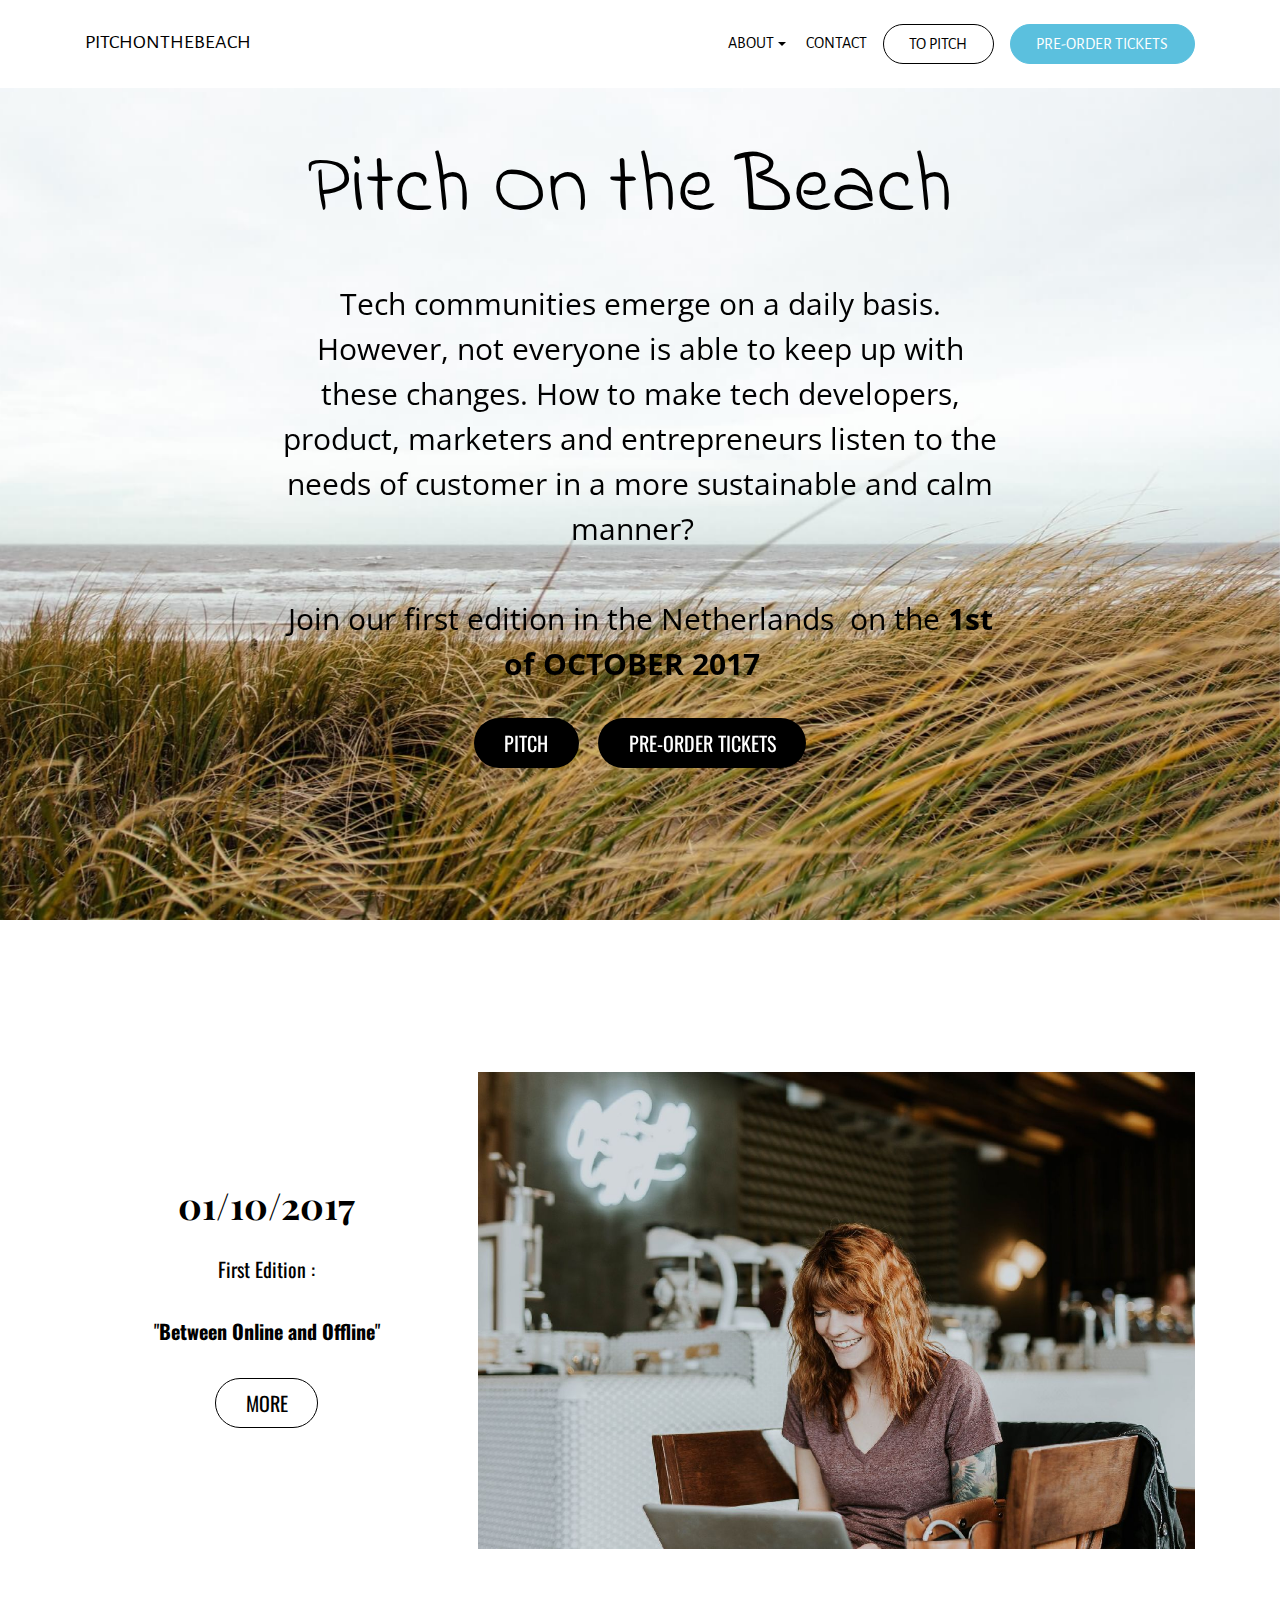
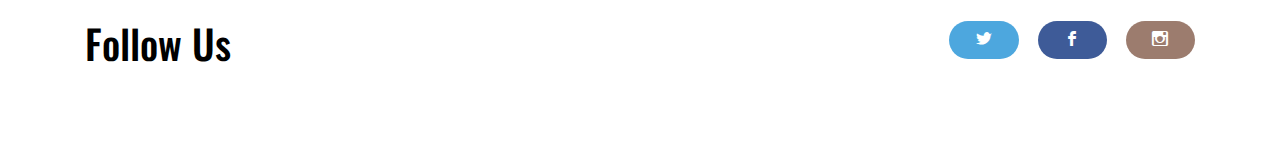
==== commit 44cdf457: "create github pages" ====
--- a/index.html
+++ b/index.html
@@ -73,7 +73,26 @@
                 </div>
             </div>
         </div>
-        <a class="mbr-arrow" href="#msg-box4-o"><i class="fa fa-angle-down"></i></a>
+        <a class="mbr-arrow" href="#social-buttons1-q"><i class="fa fa-angle-down"></i></a>
+    </div>
+</section>
+
+<section class="mbr-section mbr-section-small" id="social-buttons1-q" style="background-color: rgb(255, 255, 255); padding-top: 4.5rem; padding-bottom: 4.5rem;">
+    
+
+    <div class="container">
+        <div class="row">
+            <div class="col-sm-4">
+                <h2 class="mbr-section-title h1"></h2>
+            </div>
+            <div class="col-sm-8 text-xs-right">
+                <div class="mbr-social-likes" data-counters="true">
+                    
+                    
+                    
+                </div>
+            </div>
+        </div>
     </div>
 </section>
 
@@ -114,6 +133,7 @@
   <script src="assets/bootstrap/js/bootstrap.min.js"></script>
   <script src="assets/smooth-scroll/SmoothScroll.js"></script>
   <script src="assets/jarallax/jarallax.js"></script>
+  <script src="assets/social-likes/social-likes.js"></script>
   <script src="assets/puritym/js/script.js"></script>
   <script src="assets/dropdown-menu/script.js"></script>
   
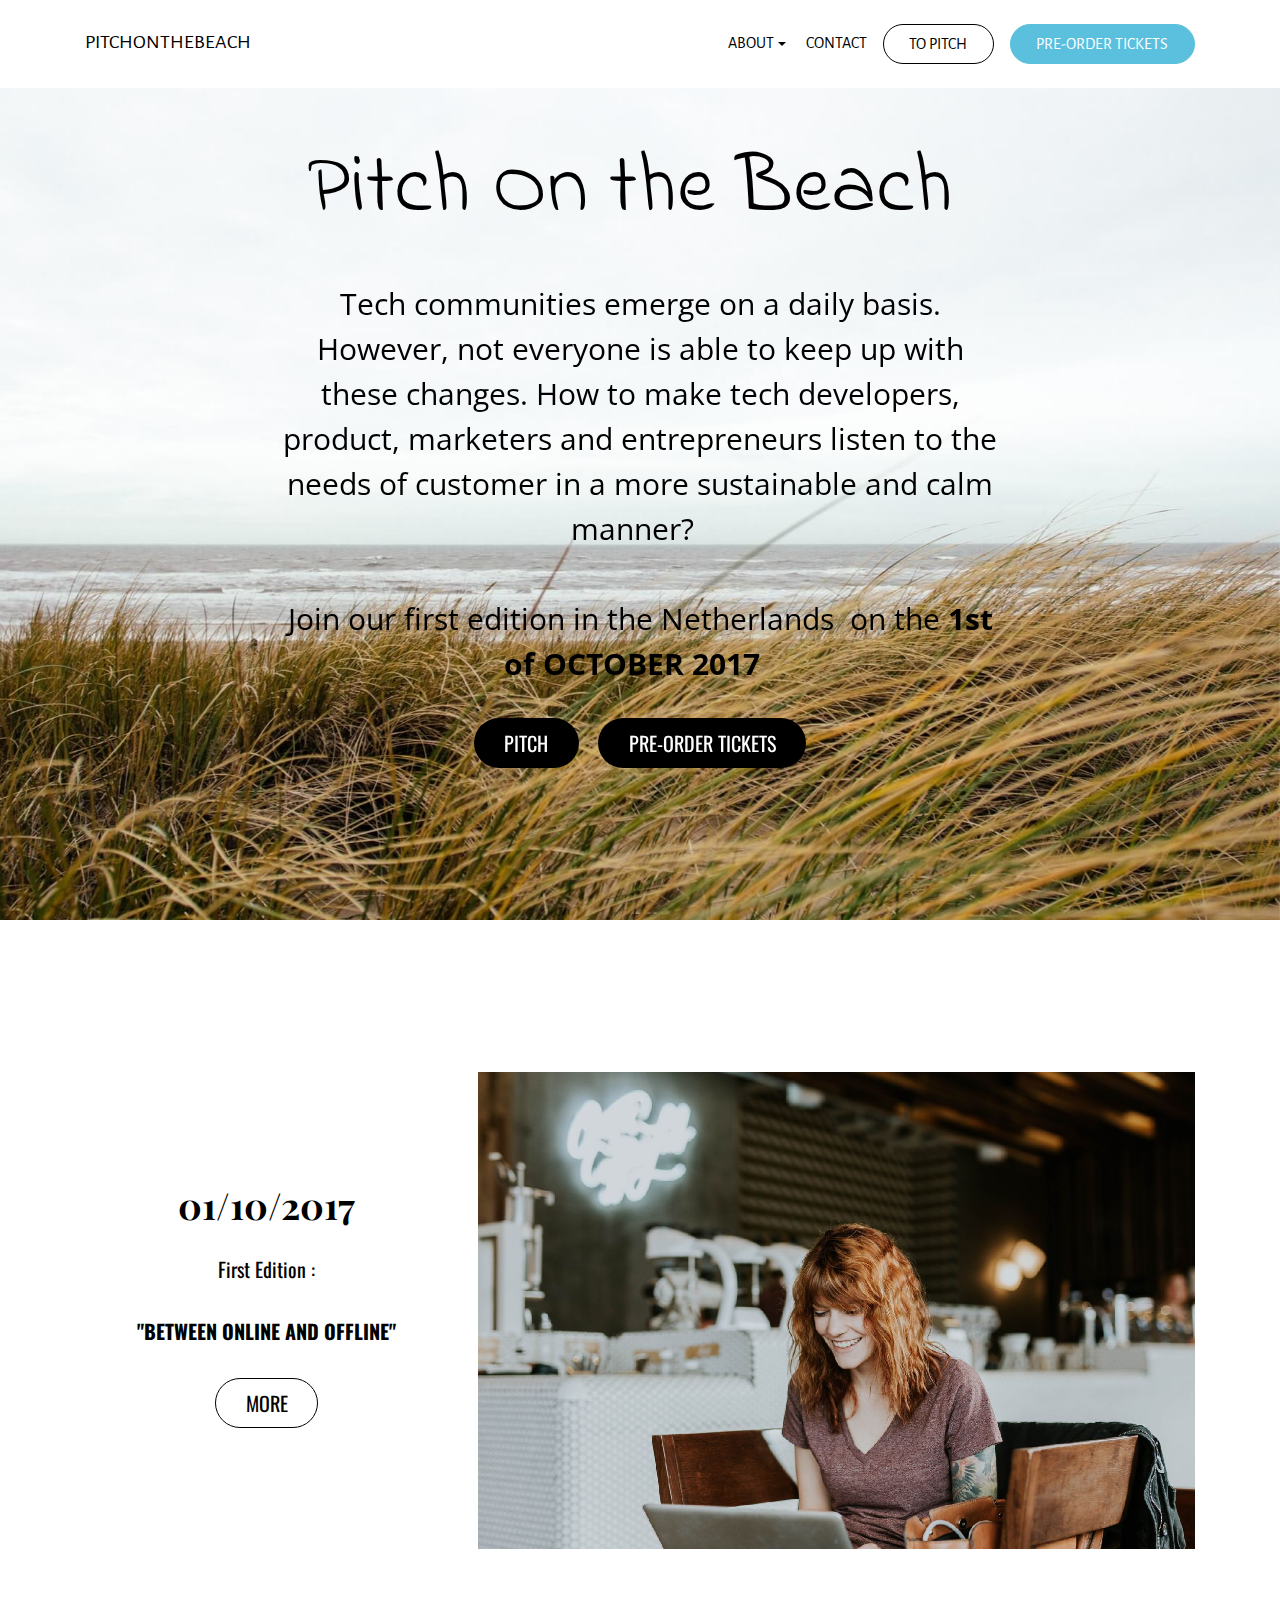
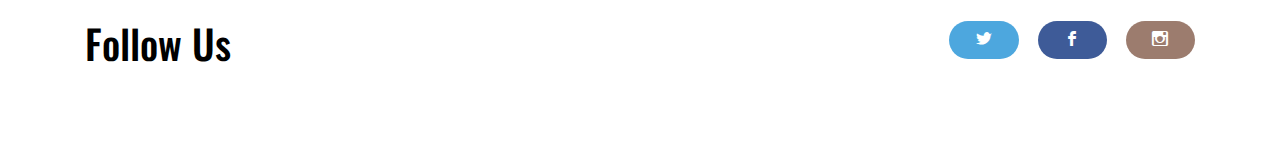
==== commit 308dfc40: "create github pages" ====
--- a/index.html
+++ b/index.html
@@ -104,7 +104,7 @@
             <div class="col-xs-12 col-lg-3 mbr-inner-padding text-xs-center mbr-table-cell-lg">
                 <h3 class="mbr-section-title display-4"><strong>01/10/2017</strong></h3>
                 
-                <div class="lead"><p>First Edition : </p><p>"<strong>Between Online and Offline</strong>"</p></div>
+                <div class="lead"><p>First Edition : </p><p><strong>"BETWEEN ONLINE AND OFFLINE"</strong></p></div>
                 <div><a class="btn btn-lg btn-secondary-outline" href="Location">MORE</a></div>
             </div>
             <div class="col-xs-12 col-lg-9 mbr-table-cell-lg image-size" style="width: 50%;">
@@ -122,7 +122,7 @@
             <div class="col-sm-4">
                 <h2 class="mbr-section-title h1">Follow Us<br><br></h2>
             </div>
-            <div class="col-sm-8 text-xs-right"><a class="btn btn-social socicon-bg-twitter" title="Twitter" target="_blank" href="https://twitter.com/pitchonthebeach"><i class="socicon socicon-twitter"></i></a> <a class="btn btn-social socicon-bg-facebook" title="Facebook" target="_blank" href="https://www.facebook.com/Pitch-on-the-beach-1903016346578477/"><i class="socicon socicon-facebook"></i></a>   <a class="btn btn-social socicon-bg-instagram" title="Instagram" target="_blank" href="https://instagram.com/mobirise/"><i class="socicon socicon-instagram"></i></a>    </div>
+            <div class="col-sm-8 text-xs-right"><a class="btn btn-social socicon-bg-twitter" title="Twitter" target="_blank" href="https://twitter.com/pitchonthebeach"><i class="socicon socicon-twitter"></i></a> <a class="btn btn-social socicon-bg-facebook" title="Facebook" target="_blank" href="https://www.facebook.com/Pitch-on-the-beach-1903016346578477/"><i class="socicon socicon-facebook"></i></a>   <a class="btn btn-social socicon-bg-instagram" title="Instagram" target="_blank" href="https://www.instagram.com/pitchonthebeach/"><i class="socicon socicon-instagram"></i></a>    </div>
         </div>
     </div>
 </section>
--- a/assets/mobirise/css/mbr-additional.css
+++ b/assets/mobirise/css/mbr-additional.css
@@ -115,3 +115,23 @@
 #msg-box4-p .lead P {
   font-family: 'Oswald', sans-serif;
 }
+#dropdown-menu-2btn-r .hide-buttons [data-button] {
+  display: none !important;
+}
+#dropdown-menu-2btn-r .nav .link,
+#dropdown-menu-2btn-r .dropdown-item {
+  font-size: 1em;
+  color: #000000;
+}
+#dropdown-menu-2btn-r .navbar,
+#dropdown-menu-2btn-r .dropdown-menu {
+  background: #ffffff;
+}
+#dropdown-menu-2btn-r .dropdown-menu .dropdown-toggle[aria-expanded="true"],
+#dropdown-menu-2btn-r .dropdown-menu a:hover,
+#dropdown-menu-2btn-r .dropdown-menu a:focus {
+  background: #f5f5f5;
+}
+#dropdown-menu-2btn-r .navbar-toggler {
+  color: #000000;
+}
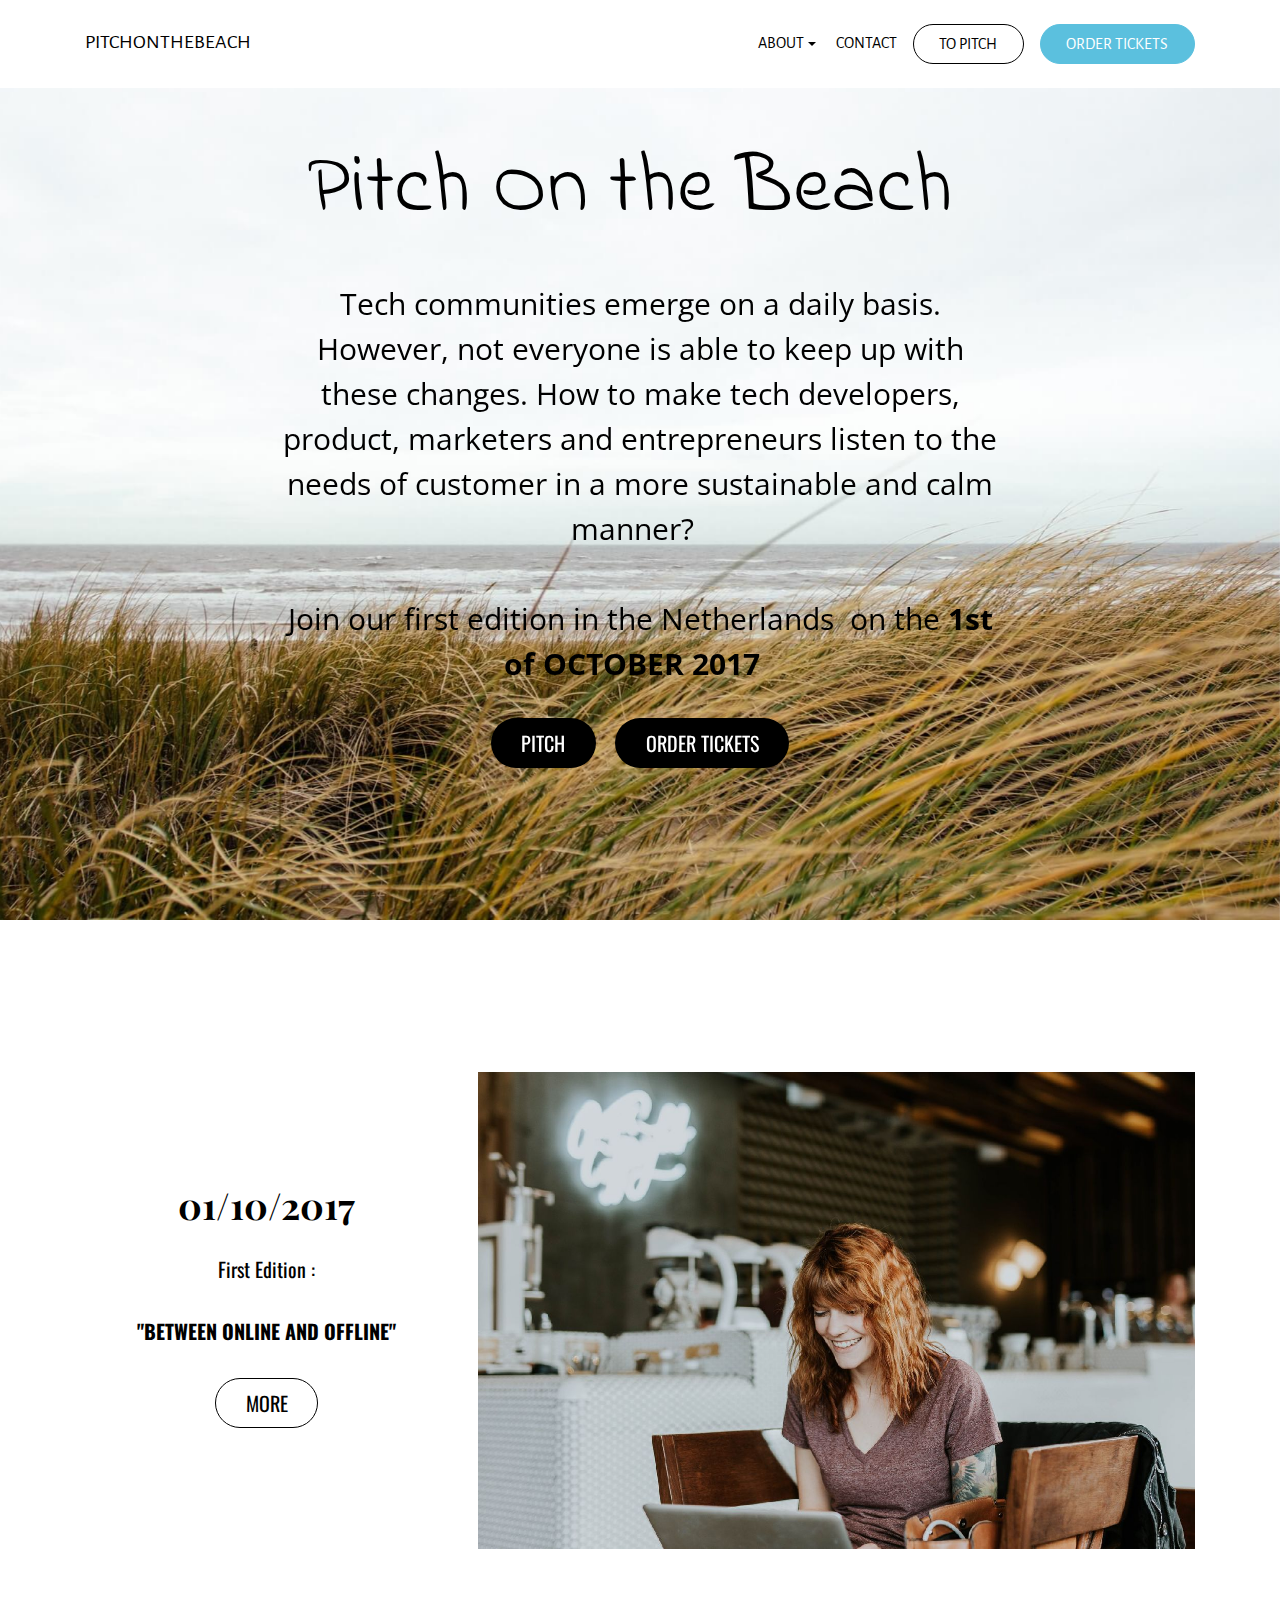
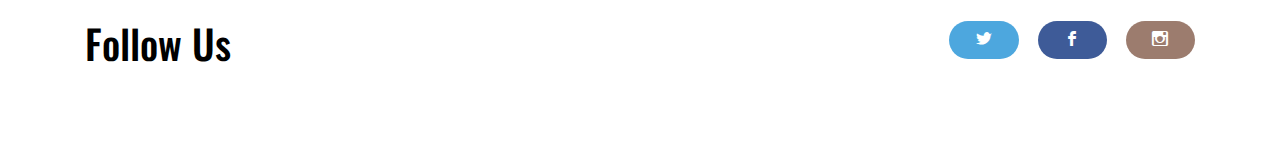
==== commit 66415f9c: "create github pages" ====
--- a/index.html
+++ b/index.html
@@ -52,7 +52,7 @@
                 <div class="hamburger-icon"></div>
             </button>
 
-            <ul class="nav-dropdown collapse pull-xs-right navbar-toggleable-sm nav navbar-nav" id="exCollapsingNavbar"><li class="nav-item dropdown open"><a class="nav-link link dropdown-toggle" data-toggle="dropdown-submenu" href="https://mobirise.com/" aria-expanded="true">ABOUT</a><div class="dropdown-menu"><a class="dropdown-item" href="https://mobirise.com/">The team</a><a class="dropdown-item" href="Location">Location</a><a class="dropdown-item" href="https://mobirise.com/">Sponsors</a></div></li><li class="nav-item"><a class="nav-link link" href="Contact us">CONTACT</a></li><li class="nav-item nav-btn"><a class="nav-link btn btn-black btn-black-outline" href="Sign up">TO PITCH</a></li><li class="nav-item nav-btn"><a class="nav-link btn btn-info" href="Pre order tickets">PRE-ORDER TICKETS</a></li></ul>
+            <ul class="nav-dropdown collapse pull-xs-right navbar-toggleable-sm nav navbar-nav" id="exCollapsingNavbar"><li class="nav-item dropdown"><a class="nav-link link dropdown-toggle" data-toggle="dropdown-submenu" href="https://mobirise.com/" aria-expanded="false">ABOUT</a><div class="dropdown-menu"><a class="dropdown-item" href="https://mobirise.com/">The team</a><a class="dropdown-item" href="Location">Location</a><a class="dropdown-item" href="https://mobirise.com/">Sponsors</a><a class="dropdown-item" href="Order tickets">ORDER NOW</a></div></li><li class="nav-item"><a class="nav-link link" href="Contact us">CONTACT</a></li><li class="nav-item nav-btn"><a class="nav-link btn btn-black btn-black-outline" href="Sign up">TO PITCH</a></li><li class="nav-item nav-btn"><a class="nav-link btn btn-info" href="Order tickets">ORDER TICKETS</a></li></ul>
 
         </div>
 
@@ -69,7 +69,7 @@
 
                     <h1 class="mbr-section-title display-1">Pitch On the Beach&nbsp;<br></h1>
                     <p class="lead">Tech communities emerge on a daily basis. However, not everyone is able to keep up with these changes. How to make tech developers, product, marketers and entrepreneurs listen to the needs of customer in a more sustainable and calm manner? &nbsp;<br> <br>Join our first edition in the Netherlands&nbsp; on the <strong>1st of</strong> <strong>OCTOBER</strong> <strong>2017 &nbsp;</strong><br></p>
-                    <div class="mbr-buttons--center">  <a class="btn btn-lg btn-black" href="Sign up">PITCH</a> <a class="btn btn-lg btn-black" href="Pre order tickets">PRE-ORDER TICKETS</a></div>
+                    <div class="mbr-buttons--center">  <a class="btn btn-lg btn-black" href="Sign up">PITCH</a> <a class="btn btn-lg btn-black" href="Order tickets">ORDER TICKETS</a></div>
                 </div>
             </div>
         </div>
--- a/assets/mobirise/css/mbr-additional.css
+++ b/assets/mobirise/css/mbr-additional.css
@@ -135,3 +135,31 @@
 #dropdown-menu-2btn-r .navbar-toggler {
   color: #000000;
 }
+
+#dropdown-menu-2btn-v .hide-buttons [data-button] {
+  display: none !important;
+}
+#dropdown-menu-2btn-v .nav .link,
+#dropdown-menu-2btn-v .dropdown-item {
+  font-size: 1em;
+  color: #000000;
+}
+#dropdown-menu-2btn-v .navbar,
+#dropdown-menu-2btn-v .dropdown-menu {
+  background: #ffffff;
+}
+#dropdown-menu-2btn-v .dropdown-menu .dropdown-toggle[aria-expanded="true"],
+#dropdown-menu-2btn-v .dropdown-menu a:hover,
+#dropdown-menu-2btn-v .dropdown-menu a:focus {
+  background: #f5f5f5;
+}
+#dropdown-menu-2btn-v .navbar-toggler {
+  color: #000000;
+}
+#pricing-table1-y DIV {
+  font-family: 'Oswald', sans-serif;
+  font-size: 18px;
+}
+#pricing-table1-y SPAN {
+  font-size: 18px;
+}
